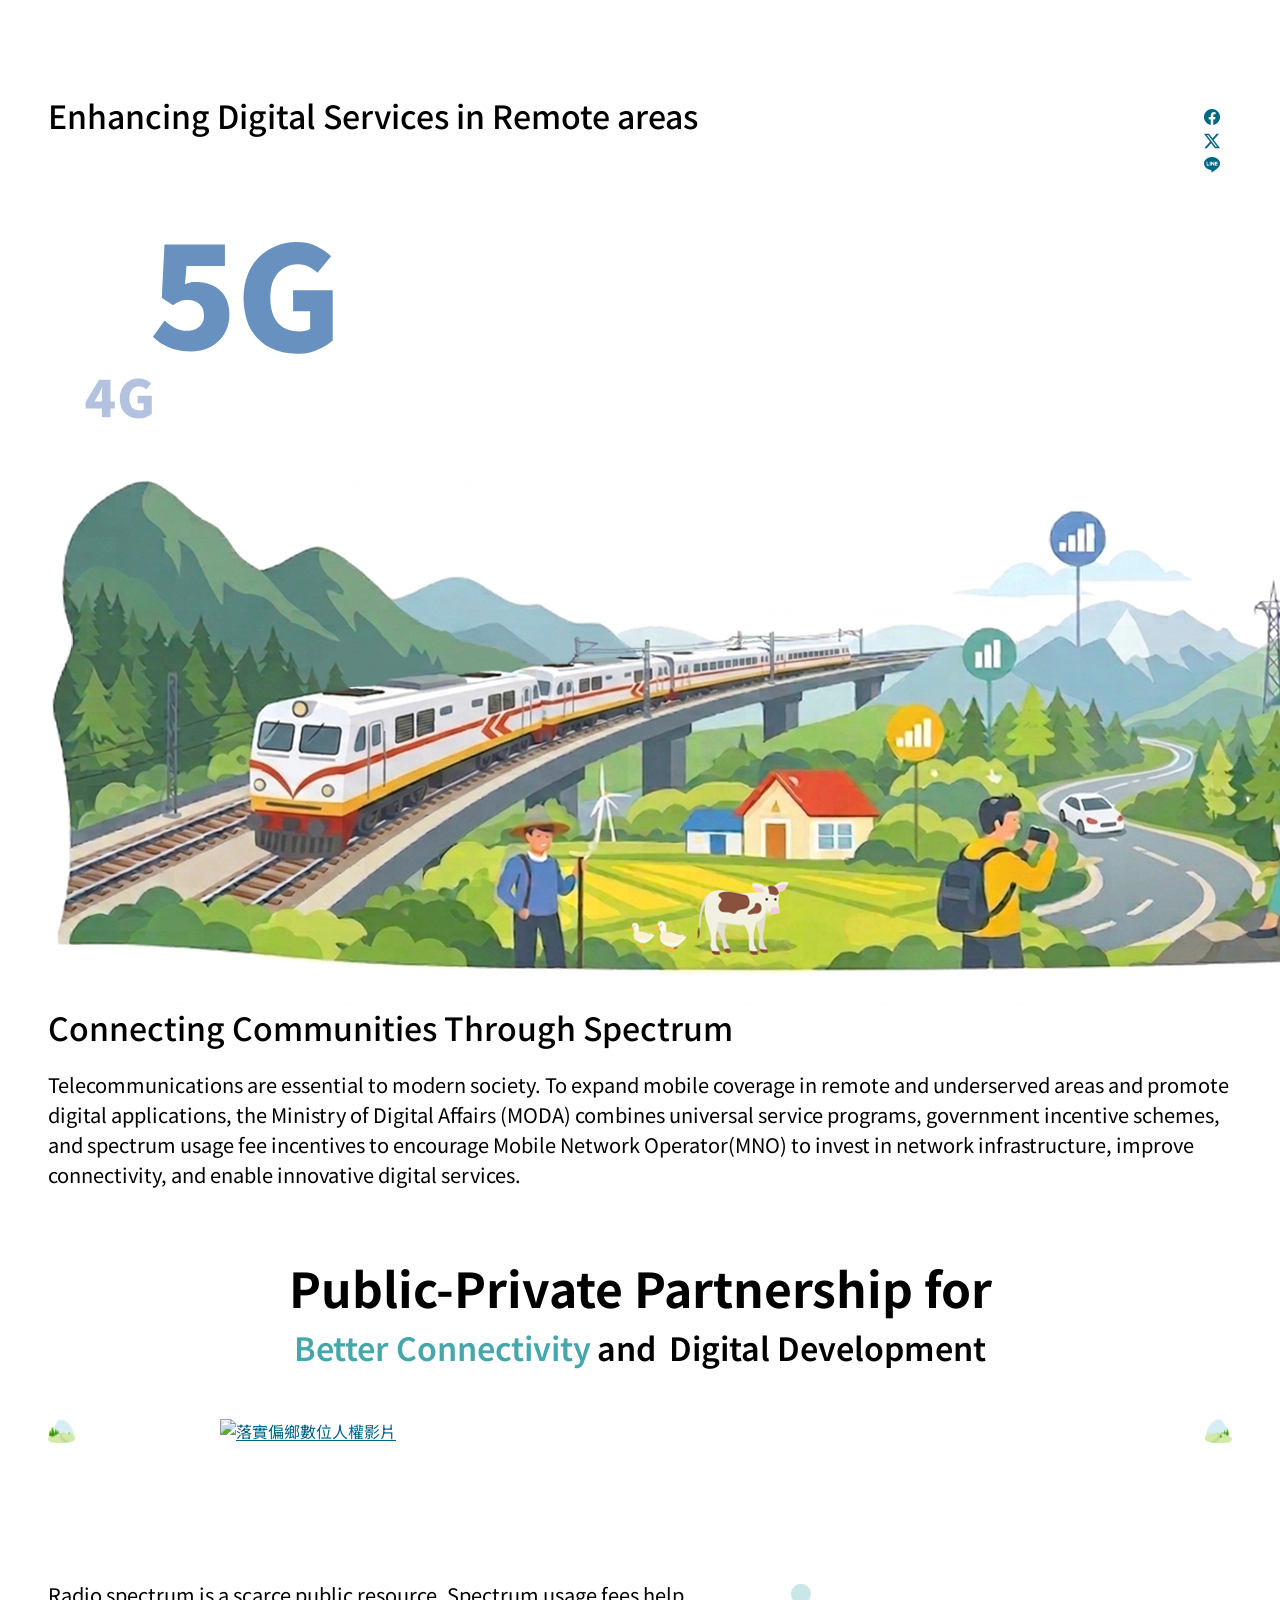
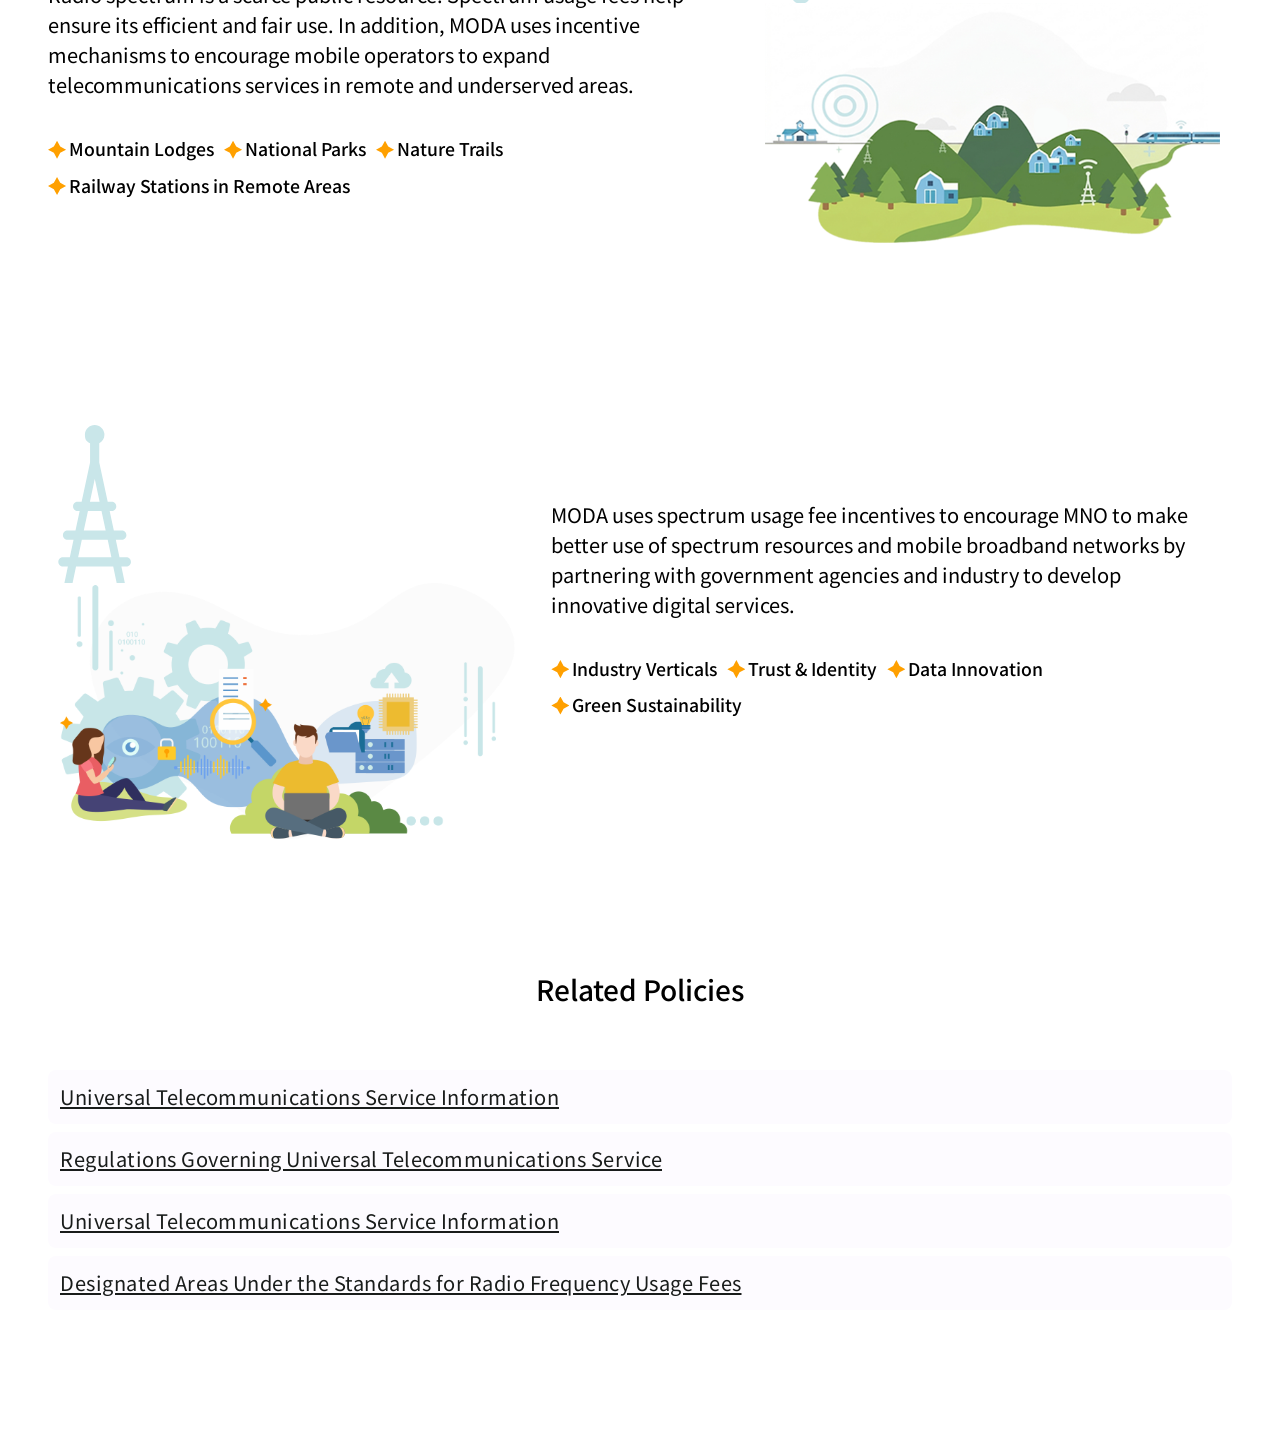
==== index-en.html @ cdad6a10 "init upload init upload" ====
<!DOCTYPE html>
<html lang="en" class="webSitelanguage light">
<head>
    <meta http-equiv="Content-Type" content="text/html; charset=utf-8" />
    <!-- <meta name="viewport" content="width=device-width,initial-scale = 1" /> -->
	<meta name="viewport" content="width=device-width, initial-scale=1.0, user-scalable=no, minimum-scale=1.0, maximum-scale=1.0" />
    <meta name="format-detection" content="telephone=no">    
    <title>強化偏鄉數位服務｜重點政策｜moda — 數位發展部 Ministry of Digital Affairs</title>
    <meta property="og:title" content="強化偏鄉數位服務｜重點政策｜moda — 數位發展部 Ministry of Digital Affairs" />
    <meta name="description" content="" />
    <meta property="og:image" content="https://moda.gov.tw/copyright/MODA/i0lwyglx.hab.svg" />
    <meta property="og:image:type" content="">
    <meta property="og:image:width" content="1200">
    <meta property="og:image:height" content="628">
    <meta property="og:description" content="" />
    <meta name="keywords" content="" />
    <meta name="description" content="" />
    <!-- favicon -->
        <link rel="shortcut icon" type="image/png" href="https://moda.gov.tw//assets/img/favicon.ico">
        <link rel="apple-touch-icon" sizes="192x192" href="https://moda.gov.tw//assets/img/touch-icon.png">
    <!-- (google font)connect to domain of font files -->
        <link rel="preconnect" href="https://fonts.gstatic.com" crossorigin>
    <!-- (google font)optionally increase loading priority -->
        <link rel="preload" as="style" href="https://fonts.googleapis.com/css2?family=Noto+Sans+TC:wght@300;400;500;700&display=swap">

    <!-- 套件css -->
        <link rel="stylesheet" href="vendor/css/allVendor.min.css" media="all" />
    <!-- 主要css -->
        <link rel="stylesheet" href="https://moda.gov.tw/assets/css/layout.css" media="all" />

    <!-- (google font)async CSS -->
        <link rel="stylesheet" media="print" onload="this.onload=null;this.removeAttribute('media');" href="https://fonts.googleapis.com/css2?family=Noto+Sans+TC:wght@300;400;500;700&display=swap">
    <!-- (google font)no-JS fallback -->
    <noscript>
        <link rel="stylesheet" href="https://fonts.googleapis.com/css2?family=Noto+Sans+TC:wght@300;400;500;700&display=swap">
    </noscript>
    <!-- Global site tag (gtag.js) - Google Analytics -->
    <script async src="https://www.googletagmanager.com/gtag/js?id=G-7THDT5WE9H"></script>
    <script>
        window.dataLayer = window.dataLayer || [];
        function gtag(){dataLayer.push(arguments);}
        gtag('js', new Date());
        gtag('config', 'G-7THDT5WE9H');
    </script>
    <!-- Google Tag Manager -->
    <script>
        (function(w,d,s,l,i){w[l]=w[l]||[];w[l].push({'gtm.start':
        new Date().getTime(),event:'gtm.js'});
        var f=d.getElementsByTagName(s)[0],
        j=d.createElement(s),dl=l!='dataLayer'?'&l='+l:'';
        j.async=true;j.src='https://www.googletagmanager.com/gtm.js?id='+i+dl;f.parentNode.insertBefore(j,f);
        })(window,document,'script','dataLayer','GTM-TL7LVZ6R');
    </script>
    <!-- End Google Tag Manager -->
</head>
<body class="d-flex flex-column min-vh-100 ">
    <!-- main -->
    <main class="main pt-5">

        <!-- 簡介 -->
        <section class="deptIntro" role="contentinfo" aria-label="強化偏鄉數位服務">
            <div class="wrap4 mx-auto px-3 px-md-4 px-lg-5 py-4 py-md-5">
                <!-- 內容主標 -->
                <div class="row">
                    <div class="col">
                        <h2 class="title2 mb-0">
                            <span class="ci-dept1 lazy lz-entered lz-loaded" data-bg="img/00-titleicon.svg" data-ll-status="loaded" style="background-image: url(img/00-titleicon.svg);"></span>
                            <span class="titleTxt">Enhancing Digital Services in Remote areas</span></h2>
                    </div>
                    <div class="col-auto text-end d-flex pt-2">
                        <ul class="shareBar list-unstyled list-inline mb-0">
                            <!-- 分享 -->
                            <li class="list-inline-item">
                                <a href="javascript:;" role="button" title="社群分享"><i class="ci ci-share"></i><span class="visually-hidden">社群分享</span></a>
                                <ul class="shareBarMenu list-unstyled">
                                    <li><a class="fbShareBtn fbShareJs" href="javascript:;" title="分享至 facebook（另開新視窗）"><i class="bi bi-facebook"></i><span class="visually-hidden">Facebook</span></a></li>
                                    <li><a class="ttShareBtn ttShareJs" href="javascript:;" title="分享到 twitter（另開新視窗）"><i class="bi bi-twitter"></i><span class="visually-hidden">Twitter</span></a></li>
                                    <li><a class="lineShareBtn lineShareJs" href="javascript:;" title="分享到 line（另開新視窗）"><i class="bi bi-line"></i><span class="visually-hidden">LINE</span></a></li>
                                </ul>
                            </li>
                            <li class="list-inline-item d-none d-md-inline-block">
                                <a class="printBtn printJs" role="button" href="javascript:;" title="列印頁面內容"><i class="ci ci-print"></i><span class="visually-hidden">列印</span></a>
                            </li>
                        </ul>
                    </div>
                </div>
                
            </div>
        </section>

        <!-- deptWork -->
        <!--擴充圖文-->
        <link href="https://www-api.moda.gov.tw/File/Get/moda/zh-tw/qOv7ldR2iU1vLcg" media="all" rel="stylesheet">
        <link href="https://www-api.moda.gov.tw/File/Get/moda/zh-tw/zwdoTjwlLPmi0V1" media="all" rel="stylesheet">
        <section class="event1Part">
            <div class="wrap4 mx-auto px-3 px-md-4 px-lg-5 pb-4 pb-md-5 mt-minus-4 mt-md-minus-5">
                <div class="summary2 wrap2">
                    <!-- 主視覺 -->        
                    <div class="">                  
                        <div class="moda1331-topbanner">
                            <div class="moda1331-guide moda1331-2026 icon5G">
                                <svg viewBox="0 0 216 82" class="">
                                    <g class="moda1331-wave moda1331-group1">
                                        <path d="M43,40.9c0-2.5,1-4.9,2.7-6.7,1-1,2.5-1,3.5,0,1,1,1,2.5,0,3.5-.8.9-1.3,2-1.3,3.3s.5,2.4,1.3,3.3c1,1,.9,2.6,0,3.5-1,1-2.6.9-3.5,0-1.7-1.8-2.7-4.2-2.7-6.7Z"/>
                                        <path d="M172.7,40.9c0-2.5-1-4.9-2.7-6.7-1-1-2.5-1-3.5,0-1,1-1,2.5,0,3.5.8.9,1.3,2,1.3,3.3s-.5,2.4-1.3,3.3c-1,1-.9,2.6,0,3.5,1,1,2.6.9,3.5,0,1.7-1.8,2.7-4.2,2.7-6.7Z"/>
                                    </g>
                                    <g class="moda1331-wave moda1331-group2">
                                        <path d="M30.5,51.9c-4.7-6.1-4.7-15.9,0-22,.8-1.1,2.4-1.3,3.5-.5,1.1.8,1.3,2.4.5,3.5-3.3,4.4-3.3,11.6,0,16,.8,1.1.6,2.7-.5,3.5-1.1.8-2.7.6-3.5-.5Z"/>
                                        <path d="M185.2,51.9c4.7-6.1,4.7-15.9,0-22-.8-1.1-2.4-1.3-3.5-.5-1.1.8-1.3,2.4-.5,3.5,3.3,4.4,3.3,11.6,0,16-.8,1.1-.6,2.7.5,3.5,1.1.8,2.7.6,3.5-.5Z"/>
                                    </g>
                                    <g class="moda1331-wave moda1331-group3">
                                        <path d="M10,40.9c0-5.6,1.4-11.4,4.4-15.9.8-1.1,2.3-1.5,3.5-.7,1.1.8,1.5,2.3.7,3.5-2.3,3.5-3.6,8.3-3.6,13.1,0,4.9,1.2,9.6,3.6,13.1.8,1.1.5,2.7-.7,3.5-1.1.8-2.7.5-3.5-.7-3-4.5-4.4-10.3-4.4-15.9Z"/>
                                        <path d="M205.7,40.9c0-5.6-1.4-11.4-4.4-15.9-.8-1.1-2.3-1.5-3.5-.7-1.1.8-1.5,2.3-.7,3.5,2.3,3.5,3.6,8.3,3.6,13.1s-1.2,9.6-3.6,13.1c-.8,1.1-.5,2.7.7,3.5,1.1.8,2.7.5,3.5-.7,3-4.5,4.4-10.3,4.4-15.9Z"/>
                                    </g>
                                    <g class="moda1331-text">
                                        <path d="M97.8,39.9c-1.7-2.7-3.9-4.6-6.7-5.9-2.8-1.3-5.9-1.9-9.3-1.9s-2.2.1-3.1.3c-1,.2-2,.5-3,.9l.9-10.1h21.2v-11.9h-33.4l-1.5,29.5,6.2,4.1c1.8-1.1,3.2-1.9,4.2-2.3,1.1-.4,2.5-.6,4.2-.6,2.6,0,4.6.7,6.2,2.2,1.7,1.4,2.5,3.5,2.5,6.3s-.4,3.4-1.2,4.7c-.7,1.2-1.8,2.2-3.2,2.8s-3,1-5,1-3.1-.2-4.6-.7c-1.4-.5-2.8-1.2-4.1-2.1-1.3-.9-2.5-1.8-3.6-2.9l-6.5,9c1.6,1.5,3.4,3,5.4,4.2,2,1.2,4.3,2.2,6.9,2.9,2.6.7,5.4,1.1,8.6,1.1s7.4-.8,10.6-2.4c3.3-1.6,5.9-3.9,7.8-7,2-3.1,3-6.8,3-11s-.9-7.5-2.6-10.2Z"/>
                                        <path d="M135.5,36.6v11.7h9.4v9.6c-.6.5-1.5.9-2.5,1.1-1,.3-2.1.4-3.1.4-3.7,0-6.7-.7-9.2-2.2-2.4-1.5-4.2-3.6-5.4-6.4-1.2-2.8-1.8-6.2-1.8-10.2s.6-7.2,1.9-9.9c1.3-2.8,3.1-4.9,5.4-6.3,2.3-1.5,4.9-2.2,7.8-2.2s4.6.5,6.2,1.4c1.7.9,3.3,1.9,4.8,3.3l7.5-9.1c-2-2-4.6-3.8-7.8-5.4-3.1-1.6-6.9-2.4-11.3-2.4s-7.8.7-11.3,2.1c-3.5,1.4-6.6,3.4-9.4,6.1-2.7,2.7-4.8,5.9-6.3,9.8-1.5,3.8-2.3,8.2-2.3,13.2s1.3,12.3,3.9,16.9c2.7,4.5,6.2,7.9,10.6,10.2,4.5,2.3,9.5,3.4,15,3.4s8-.7,11.4-2.2c3.5-1.4,6.3-3.1,8.4-5.1v-27.8h-22.2Z"/>
                                    </g>
                                </svg>
                            </div>
                            <div class="moda1331-guide moda1331-2026 icon4G">
                                <svg viewBox="0 0 219 82" class="">
                                    <g class="moda1331-wave moda1331-group1">
                                        <path d="M43,40.9c0-2.5,1-4.9,2.7-6.7,1-1,2.5-1,3.5,0,1,1,1,2.5,0,3.5-.8.9-1.3,2-1.3,3.3s.5,2.4,1.3,3.3c1,1,.9,2.6,0,3.5-1,1-2.6.9-3.5,0-1.7-1.8-2.7-4.2-2.7-6.7Z"/>
                                        <path d="M175.2,40.9c0-2.5-1-4.9-2.7-6.7-1-1-2.5-1-3.5,0-1,1-1,2.5,0,3.5.8.9,1.3,2,1.3,3.3s-.5,2.4-1.3,3.3c-1,1-.9,2.6,0,3.5,1,1,2.6.9,3.5,0,1.7-1.8,2.7-4.2,2.7-6.7Z"/>
                                    </g>
                                    <g class="moda1331-wave moda1331-group2">
                                        <path d="M30.5,51.9c-4.7-6.1-4.7-15.9,0-22,.8-1.1,2.4-1.3,3.5-.5,1.1.8,1.3,2.4.5,3.5-3.3,4.4-3.3,11.6,0,16,.8,1.1.6,2.7-.5,3.5-1.1.8-2.7.6-3.5-.5Z"/>
                                        <path d="M187.7,51.9c4.7-6.1,4.7-15.9,0-22-.8-1.1-2.4-1.3-3.5-.5-1.1.8-1.3,2.4-.5,3.5,3.3,4.4,3.3,11.6,0,16-.8,1.1-.6,2.7.5,3.5,1.1.8,2.7.6,3.5-.5Z"/>
                                    </g>
                                    <g class="moda1331-wave moda1331-group3">
                                        <path d="M10,40.9c0-5.6,1.4-11.4,4.4-15.9.8-1.1,2.3-1.5,3.5-.7,1.1.8,1.5,2.3.7,3.5-2.3,3.5-3.6,8.3-3.6,13.1,0,4.9,1.2,9.6,3.6,13.1.8,1.1.5,2.7-.7,3.5-1.1.8-2.7.5-3.5-.7-3-4.5-4.4-10.3-4.4-15.9Z"/>
                                        <path d="M208.2,40.9c0-5.6-1.4-11.4-4.4-15.9-.8-1.1-2.3-1.5-3.5-.7-1.1.8-1.5,2.3-.7,3.5,2.3,3.5,3.6,8.3,3.6,13.1s-1.2,9.6-3.6,13.1c-.8,1.1-.5,2.7.7,3.5,1.1.8,2.7.5,3.5-.7,3-4.5,4.4-10.3,4.4-15.9Z"/>
                                    </g>
                                    <g class="moda1331-text">
                                        <path d="M102.9,45.5h-6.6V11.8h-17.6l-20.7,34.6v9.9h25v13.5h13.3v-13.5h6.6v-10.9ZM71.6,45.5l6.8-11.7c.9-1.7,1.7-3.4,2.5-5,.8-1.7,1.6-3.4,2.3-5h.3c0,1.9-.2,4.1-.3,6.6-.1,2.6-.2,4.8-.2,6.6v8.5h-11.4Z"/>
                                        <path d="M138.1,36.6v11.7h9.4v9.6c-.6.5-1.5.9-2.5,1.1-1,.3-2.1.4-3.1.4-3.7,0-6.7-.7-9.2-2.2-2.4-1.5-4.2-3.6-5.4-6.4-1.2-2.8-1.8-6.2-1.8-10.2s.6-7.2,1.9-9.9c1.3-2.8,3.1-4.9,5.4-6.3,2.3-1.5,4.9-2.2,7.8-2.2s4.6.5,6.2,1.4c1.7.9,3.3,1.9,4.8,3.3l7.5-9.1c-2-2-4.6-3.8-7.8-5.4-3.1-1.6-6.9-2.4-11.3-2.4s-7.8.7-11.3,2.1c-3.5,1.4-6.6,3.4-9.4,6.1-2.7,2.7-4.8,5.9-6.3,9.8-1.5,3.8-2.3,8.2-2.3,13.2s1.3,12.3,3.9,16.9c2.7,4.5,6.2,7.9,10.6,10.2,4.5,2.3,9.5,3.4,15,3.4s8-.7,11.4-2.2c3.5-1.4,6.3-3.1,8.4-5.1v-27.8h-22.2Z"/>
                                    </g>
                                </svg>
                            </div>
                            <img alt="" src="img/01-bannerbg-2026.png" loading="lazy" />
                        </div>            
                        <p class="h2 moda1331-color-primary mb-4">Connecting Communities Through Spectrum</p>
                        <p class="moda1331-font-n lh-base">Telecommunications are essential to modern society. To expand mobile coverage in remote and underserved areas and promote digital applications, the Ministry of Digital Affairs (MODA) combines universal service programs, government incentive schemes, and spectrum usage fee incentives to encourage Mobile Network Operator(MNO) to invest in network infrastructure, improve connectivity, and enable innovative digital services.</p>
                    </div>
                    <!-- slogan -->
                    <P class="w-100 text-center moda1331-2026-slogan">
                        <span class="slogan-h1 d-block">Public-Private Partnership for </span>
                        <span class="moda1331-color-primary-g">Better Connectivity</span><span>and</span>
                        <span class="moda1331-color-primary">Digital Development</span>
                    </P>
                    <!-- videoBox -->
                    <div class="videoBox1 moda1331-videoBox position-relative">
                        <img class="videoBox-BGL" alt="" src="img/02-videobg-2026-01.png" loading="lazy"/>
                        <div class="pic position-relative">
                            <a href="https://drive.google.com/file/d/122crcrAx_509pESA8zlzFr8o9b9B5Wnq/view?usp=sharing" rel="noreferrer noopener" target="_blank" title="落實偏鄉數位人權影片（另開新視窗）">
                                <img alt="落實偏鄉數位人權影片" class="w-100" loading="lazy" src="https://moda.gov.tw/copyright/MODA/jphe0itw.y12.jpg" />
                                <div class="play" style="background-image: url(https://moda.gov.tw/copyright/MODA/xefnpay5.vdi.svg);"></div>
                            </a>
                        </div>
                        <img class="videoBox-BGR" alt="" src="img/02-videobg-2026-02.png" loading="lazy"/>
                    </div>
                    <!-- info -->
                    <div class="moda1331-2026-info row">
                        <div class="col-lg-7">
                            <p class="moda1331-font-n pt-lg-0 lh-base">Radio spectrum is a scarce public resource. Spectrum usage fees help ensure its efficient and fair use. In addition, MODA uses incentive mechanisms to encourage mobile operators to expand telecommunications services in remote and underserved areas.</p>
                            <ul class="moda1331-starlist">                                          
                                <li>Mountain Lodges</li>
                                <li>National Parks</li>
                                <li>Nature Trails</li>
                                <li>Railway Stations in Remote Areas</li>
                            </ul>
                        </div>
                        <div class="col-lg-5">
                            <div class="moda1331-topbanner m-0"> 
                                <div class="moda1331-guide moda1331-2026 iconwifi">
                                    <svg viewBox="0 0 134 120">
                                        <path class="moda1331-wave moda1331-group1" d="M67,63c-10,0-19.7,3.6-26.9,10-4,3.6-4.1,9.4-.2,13.1,3.8,3.7,10.2,3.8,14.1.2,3.4-3.1,8.1-4.8,13.1-4.8s9.7,1.8,13.1,4.8c4,3.6,10.3,3.5,14.1-.2,3.8-3.7,3.7-9.6-.2-13.1-7.2-6.5-16.9-10-26.9-10Z"/>
                                        <path class="moda1331-wave moda1331-group2" d="M110.1,45.2c-24.1-17.6-62.2-17.6-86.3,0-4.3,3.1-5.1,9-1.9,13.1,3.3,4.1,9.4,4.9,13.7,1.8,17-12.4,45.5-12.4,62.5,0,4.3,3.1,10.4,2.3,13.7-1.8,3.3-4.1,2.4-10-1.9-13.1Z"/>
                                        <path class="moda1331-wave moda1331-group3" d="M67,0C44.8,0,22.1,5.4,4.4,16.7-.1,19.6-1.4,25.4,1.7,29.8c3,4.3,9.1,5.5,13.7,2.6,13.8-8.8,32.5-13.5,51.7-13.5,19.2,0,37.8,4.7,51.7,13.5,4.5,2.9,10.6,1.7,13.7-2.6,3-4.3,1.8-10.2-2.7-13.1C111.9,5.4,89.2,0,67,0Z"/>
                                        <circle class="moda1331-2026 iconwifi" cx="67" cy="106" r="14"/>
                                    </svg>
                                </div>                             
                                <img alt="" src="img/03-infoimg-2026.png"/>
                            </div>
                        </div>
                    </div>
                    <!-- info -->
                    <div class="moda1331-2026-info flex-lg-row-reverse row pt-0">
                        <div class="col-lg-7">
                            <p class="moda1331-font-n  pt-lg-0 lh-base">MODA uses spectrum usage fee incentives to encourage MNO to make better use of spectrum resources and mobile broadband networks by partnering with government agencies and industry to develop innovative digital services.</p>
                            <ul class="moda1331-starlist">                                          
                                <li>Industry Verticals</li>
                                <li>Trust & Identity</li>
                                <li>Data Innovation</li>
                                <li>Green Sustainability</li>
                            </ul>
                        </div>
                        <div class="col-lg-5">
                            <div class="moda1331-topbanner m-0">
                                <div class="moda1331-guide moda1331-2026 iconwifi iconwifi02">
                                    <svg viewBox="0 0 134 320">
                                        <path class="moda1331-wave moda1331-group1" d="M67,63c-10,0-19.7,3.6-26.9,10-4,3.6-4.1,9.4-.2,13.1,3.8,3.7,10.2,3.8,14.1.2,3.4-3.1,8.1-4.8,13.1-4.8s9.7,1.8,13.1,4.8c4,3.6,10.3,3.5,14.1-.2,3.8-3.7,3.7-9.6-.2-13.1-7.2-6.5-16.9-10-26.9-10Z"/>
                                        <path class="moda1331-wave moda1331-group2" d="M110.1,45.2c-24.1-17.6-62.2-17.6-86.3,0-4.3,3.1-5.1,9-1.9,13.1,3.3,4.1,9.4,4.9,13.7,1.8,17-12.4,45.5-12.4,62.5,0,4.3,3.1,10.4,2.3,13.7-1.8,3.3-4.1,2.4-10-1.9-13.1Z"/>
                                        <path class="moda1331-wave moda1331-group3" d="M67,0C44.8,0,22.1,5.4,4.4,16.7-.1,19.6-1.4,25.4,1.7,29.8c3,4.3,9.1,5.5,13.7,2.6,13.8-8.8,32.5-13.5,51.7-13.5,19.2,0,37.8,4.7,51.7,13.5,4.5,2.9,10.6,1.7,13.7-2.6,3-4.3,1.8-10.2-2.7-13.1C111.9,5.4,89.2,0,67,0Z"/>
                                        <path class="moda1331-2026 iconwifi" d="M112.3,282.9h-9.8l-5.3-25.1h8.5c3.7,0,6.7-3,6.7-6.6s-3-6.6-6.7-6.6h-11.3l-6-28.1h2.8c3.7,0,6.7-3,6.7-6.6s-3-6.6-6.7-6.6h-5.6l-12.1-56.2v-27.6c4.4-2.4,7.4-7,7.4-12.4,0-7.7-6.3-14-14-14s-14,6.3-14,14,3,10,7.4,12.4v27.6l-12.1,56.2h-5.6c-3.7,0-6.7,3-6.7,6.6s3,6.6,6.7,6.6h2.8l-6,28.1h-11.3c-3.7,0-6.7,3-6.7,6.6s3,6.6,6.7,6.6h8.5l-5.3,25.1h-9.8c-3.7,0-6.7,3-6.7,6.6s3,6.6,6.7,6.6h7l-5,23.8h11.7l5-23.8h53.3l5,23.8h11.7l-5-23.8h7c3.7,0,6.7-3,6.7-6.6s-3-6.6-6.7-6.6ZM67,170.4l7,32.8h-13.9l7-32.8ZM57.2,216.5h19.5l6,28.1h-31.4l6-28.1ZM43.2,282.9l5.3-25.1h37.1l5.3,25.1h-47.7Z"/>
                                    </svg>
                                </div>
                                <img alt="" src="img/04-infoimg-2026.png"/>
                            </div>
                        </div>
                    </div>
                    <!-- link -->
                    <h3 class="title3 position-relative text-center py-3 mb-4 mb-md-5">Related Policies</h3>
                    <div class="moda1331-linkbtn accordion">
                        <div class="accordion-item d-block">                          
                            <a href="https://moda.gov.tw/digital-affairs/communications-cyber-resilience/broadband-to-every-village/812" target="_blank" class="accordion-button collapsed" title="Universal Telecommunications Service Information(open in new window)">
                                <p class="mb-0 moda1331-font-n lh-base">Universal Telecommunications Service Information</p>
                            </a>      
                        </div>
                        <div class="accordion-item d-block">                          
                            <a href="https://law.moda.gov.tw/LawContent.aspx?id=FL094170&kw=%e9%9b%bb%e4%bf%a1%e6%99%ae%e5%8f%8a" target="_blank" class="accordion-button collapsed" title="Regulations Governing Universal Telecommunications Service(open in new window)">
                                <p class="mb-0 moda1331-font-n lh-base">Regulations Governing Universal Telecommunications Service</p>
                            </a>      
                        </div>
                        <div class="accordion-item d-block">                          
                            <a href="https://law.moda.gov.tw/LawContent.aspx?id=FL094761&kw=%E9%A0%BB%E7%8E%87%E4%BD%BF%E7%94%A8%E8%B2%BB%E6%94%B6%E8%B2%BB%E6%A8%99%E6%BA%96" target="_blank" class="accordion-button collapsed" title="Universal Telecommunications Service Information(open in new window)">
                                <p class="mb-0 moda1331-font-n lh-base">Universal Telecommunications Service Information</p>
                            </a>      
                        </div>
                        <div class="accordion-item d-block">                          
                            <a href="https://moda.gov.tw/press/bulletin/19532" target="_blank" class="accordion-button collapsed" title="Designated Areas Under the Standards for Radio Frequency Usage Fees(open in new window)">
                                <p class="mb-0 moda1331-font-n lh-base">Designated Areas Under the Standards for Radio Frequency Usage Fees</p>
                            </a>      
                        </div>
                    </div>
                </div>
            </div>
        </section>


    </main>
    <!-- 所有頁面共用的js -->
    <!-- plugin -->
    <script src="https://moda.gov.tw/js/apiurl.js"></script>
    <script src="https://moda.gov.tw/vendor/js/jquery-3.6.0.min.js"></script>
    <script src="https://moda.gov.tw/vendor/js/jquery-ui.min.js"></script>
    <script src="https://moda.gov.tw/vendor/js/bootstrap.bundle.min.js"></script>
    <script src="https://moda.gov.tw/vendor/js/bootstrap-submenu.js"></script>
    <script src="https://moda.gov.tw/vendor/js/swiper-bundle.min.js"></script>
    <script src="https://moda.gov.tw/vendor/js/lazyload.min.js"></script>
    <script src="https://moda.gov.tw/vendor/js/aos.js"></script>
    <script src="https://moda.gov.tw/vendor/js/jquery.magnific-popup.min.js"></script>
    <!-- main -->
    <script src="https://moda.gov.tw/assets/js/common.js"></script>
    <script src="https://moda.gov.tw/js/site.js"></script>
    <script>
        webSiteLange('zh-tw' ,'MODA'  );       
    </script>    
    <!-- <script>
        const countyDistJson = 'https://www-api.moda.gov.tw/File/Get/moda/zh-tw/Fy2byfpsfsUhzad';
        const twonJson = 'https://www-api.moda.gov.tw/File/Get/moda/zh-tw/nQAbOOu7R0QoqOh';
        const countyDivideJson = 'https://www-api.moda.gov.tw/File/Get/moda/zh-tw/9ya6cIUneXR10Zn';
        const allPointJson = 'https://www-api.moda.gov.tw/File/Get/moda/zh-tw/lrsxwQDX8t4nYEC';
        const ruralPointJson ='https://www-api.moda.gov.tw/File/Get/moda/zh-tw/YJzMKCTx7REPUbU';
        const map1markerIcon = 'https://moda.gov.tw/copyright/MODA/u0lihcov.w44.svg';
    </script> -->
    <script src="https://cdn.jsdelivr.net/npm/d3@5.6.0/dist/d3.min.js"></script>
    <script src="https://unpkg.com/topojson@3"></script>
    <link rel="stylesheet" href="css/style.css" media="all" />       
    <script>
        AOS.init({
            easing: 'ease-out-back',
            duration: 1000
        });	
    </script>  
</body>
</html>
---- css/style.css ----
/* 2026更新 */
#moda1331-deptWork,#moda1331-deptPlan,#moda1331-deptList{
	display: none !important;
}
[aria-label="查驗量測"],
[aria-label="數位應用"],
[aria-label="數位影音"],
[aria-label="創新應用 活動紀實"],
[aria-label="現場查驗 量測紀錄"],
[aria-label="數位服務 精選影音"]{
    display: none !important;
}
.moda1331-color-primary{
	color: var(--md-primary-1);
}
.moda1331-color-primary-g{
	color: #45a7aa;
}
.moda1331-font-n{
	font-size: 125%;
	line-height: 1.75;
	font-weight: 400;
}
@media (max-width: 576px) {
	.moda1331-font-n{
		font-size: 115%;
	}
}
/* banner */
.moda1331-guide.moda1331-2026.icon5G{
	width: 33%;
    left: 32%;
    top: 3%;
}
.moda1331-guide.moda1331-2026.icon4G{
	width: 12%;
    left: 80%;
    top: 14%;
}
@media (max-width: 768px) {
	.moda1331-guide.moda1331-2026.icon5G {
		width: 45%;
		left: 23%;
		top: -10%;
	}
	.moda1331-guide.moda1331-2026.icon4G{
		width: 18%;
		left: 76%;
		top: 8%;
	}
}
.moda1331-2026.icon5G{
	--iconcolor:#6991c0;
}
.moda1331-2026.icon4G{
	--iconcolor:#b2c2df;
}
.moda1331-2026 .moda1331-text,
.moda1331-2026 .moda1331-wave{
	fill: var(--iconcolor);
}
.moda1331-2026 .moda1331-wave {
	opacity: 0;
	animation: wifiPulse 1.6s infinite;
}

.icon5G .moda1331-group1 { animation-delay: .1s; }
.icon5G .moda1331-group2 { animation-delay: .3s; }
.icon5G .moda1331-group3 { animation-delay: .6s; }

.icon4G .moda1331-group1 { animation-delay: .3s; }
.icon4G .moda1331-group2 { animation-delay: .6s; }
.icon4G .moda1331-group3 { animation-delay: .9s; }

.moda1331-2026.iconwifi{
	fill: var(--iconcolor);
	--iconcolor:#C9E6E9;
}
.moda1331-2026.iconwifi{
	width: 20%;
    left: 51%;
    top: 16%;
}
.moda1331-2026.iconwifi02{
	width: 19.5%;
    left: 72%;
    top: 2%;
	--iconcolor:#BCE8EB;
}
.iconwifi .moda1331-group1 { animation-delay: .3s; }
.iconwifi .moda1331-group2 { animation-delay: .6s; }
.iconwifi .moda1331-group3 { animation-delay: .9s; }

@keyframes wifiPulse {
	0% {
		opacity: 0;
	}
	20% {
		opacity: 1;
	}
	40% {
		opacity: 0.8;
	}
	100% {
		opacity: 0;
	}
}
/* slogan */
.moda1331-2026-slogan{
	font-size: 200%;
	font-weight: 600;
	padding: 5vh 0;
	margin-bottom: 0;
}
.moda1331-2026-slogan>span{
	padding: 0 .25%;
}
@media (min-width: 992px) {
	.moda1331-2026-slogan .slogan-h1{
		font-weight: 700;
		font-size: 150%;
	}
}
@media (max-width: 991px) {
	.moda1331-2026-slogan{
		font-size: 180%;
	}
}
@media (max-width: 768px) {
	.moda1331-2026-slogan{
		font-size: 150%;
	}
}
@media (max-width: 576px) {	
	html[lang="en"] .moda1331-2026-slogan{
		font-size: 110%;
	}
	.moda1331-2026-slogan>span{
		display: block;
	}
}
/* videoBox */
.moda1331-videoBox{
	padding: 0 5%;
	margin-bottom: 30px;
}
.moda1331-videoBox .pic.position-relative{
	max-width: 840px;
	z-index: 2;
	margin: 0 auto;
}
.moda1331-videoBox [class*='videoBox-BG']{
	position: absolute;
	bottom: 0;
	z-index: 1;
	height: 90%;
	width: auto;
}
.moda1331-videoBox .videoBox-BGL{
	left: 0;
}
.moda1331-videoBox .videoBox-BGR{
	right: 0;
}
/* info */
.moda1331-2026-info{
	align-items: center;
	padding: 5vh 0 8vh;
}
.moda1331-2026-info img{
	max-width: 95%;
	height: auto;
	margin: 0 auto 5vh;
	display: block;
}
.moda1331-2026-info .moda1331-font-n{
	padding-top: 40px;
	padding-bottom: 20px;
}
.moda1331-starlist{
	width: 100%;
	list-style: none;
	display: flex;
	flex-wrap: wrap;
	padding: 0;
}
.moda1331-starlist li{
	display: flex;
	align-items: center;
	margin-right: 10px;
	margin-bottom: 10px;
	font-size: 110%;
	font-weight: 500;
}
.moda1331-starlist li::before {
	content: '';
    display: block;
    width: 18px;
    height: 18px;
    background-color: #FFA000;
    position: relative;
    z-index: 2;
    clip-path: path("M9.04 0L12.23 5.84L18.07 9.04L12.23 12.23L9.04 18.07L5.84 12.23L0 9.04L5.84 5.84L9.04 0Z");
	margin-right: 3px;
}
@media (min-width: 992px) {	

	.moda1331-2026-info .moda1331-font-n{
		padding-right: 20px;
	}
}
@media (max-width: 991px) {
	.moda1331-2026-info{
		padding-top: 3vh;
		padding-bottom: 5vh;
	}
	.moda1331-2026-info .moda1331-font-n{
		padding-top: 20px;
	}
	.moda1331-starlist{
		margin-bottom: 5vh;
	}
	/* .moda1331-starlist li{
		margin: 0 10px 20px;
	} */
}
@media (max-width: 576px) {

	.moda1331-starlist{
		flex-flow: column;
	}
}
/* 重要成效 */
.moda1331-effect{
	display: flex;
	justify-content: center;
	margin-bottom: 10vh;
}
.moda1331-effect .moda1331-effect-item{
	aspect-ratio: 5/4;
	max-width: 400px;
	display: flex;
	flex-flow: column;
	align-items: center;
	justify-content: center;
	width: 96%;
	background-color: #FBFBFB;
	margin: 0 2%;
	border-radius: 10px;
	box-shadow: 5px 5px 0 #ECECEC;
	transition: all .5s;
	border: 2px solid #FBFBFB;
	padding: 10px;
}
.moda1331-effect .moda1331-effect-item .h4{
	color: #5b5b5b;
	font-size: 180%;
	font-weight: 600;
	padding: 20px 0 0;
	margin-bottom: 0;
}
.moda1331-effect .moda1331-effect-item:hover{
	border: 2px solid #45a7aa;
	box-shadow: 5px 5px 0 #45a7aa;;
}
.moda1331-effect .moda1331-effect-item>img{
	width: 70%;
	max-width: 180px;
	height: auto;
	display: block;
	margin: 0 auto;
}
.moda1331-linkbtn{
	max-width: 1280px;
	margin: 0 auto 10vh;
}
.moda1331-linkbtn.accordion .accordion-item .accordion-button:after{
	display: none;
}
@media (max-width: 991px) {	

	.moda1331-effect .moda1331-effect-item .h4{
		font-weight: 500;
	}
}
@media (max-width: 768px) {	
	.moda1331-effect{
		flex-flow: column;
		margin-bottom: 5vh;
	}
	.moda1331-effect .moda1331-effect-item{
		aspect-ratio: 4/1;
		margin: 10px auto;
        flex-flow: row-reverse;
        padding: 5px 5%;
        justify-content: center;
		width: 100%;
		max-width: 480px;
	}
	.moda1331-effect .moda1331-effect-item .h4 {
		font-weight: 500;
		padding: 0 10px;
		margin: 0;
	}
	.moda1331-effect .moda1331-effect-item>img {
		width: 20%;
		margin: 0;
		margin-right: 20px;
	}
}


@media (max-width: 767.9px) {
	#eventMap3 .eventTable1 td:before {
        -webkit-flex: 0 0 5em;
        -ms-flex: 0 0 5em;
        flex: 0 0 5em;
    }
    .eventMap2 #eventMap2-stop tbody td.eventTable1-w1-7 {
        display: flex;
        width: 100%;
    }
}
@media (max-width: 576px) {
    .eventNav1.eventNav-2025 .nav-item {
        width: 33%;
        margin: 0 auto;
    }
	.eventNav-2025 .ci-eventIcon2{
        display: none;
    }
	.eventNav-2025 .nav-tabs .nav-item .nav-link, .eventNav-2025 .nav-tabs .nav-item .nav-link.active{
		padding: 0;
        text-align: center;
	}
}
@media (max-width: 441px) {
	
}
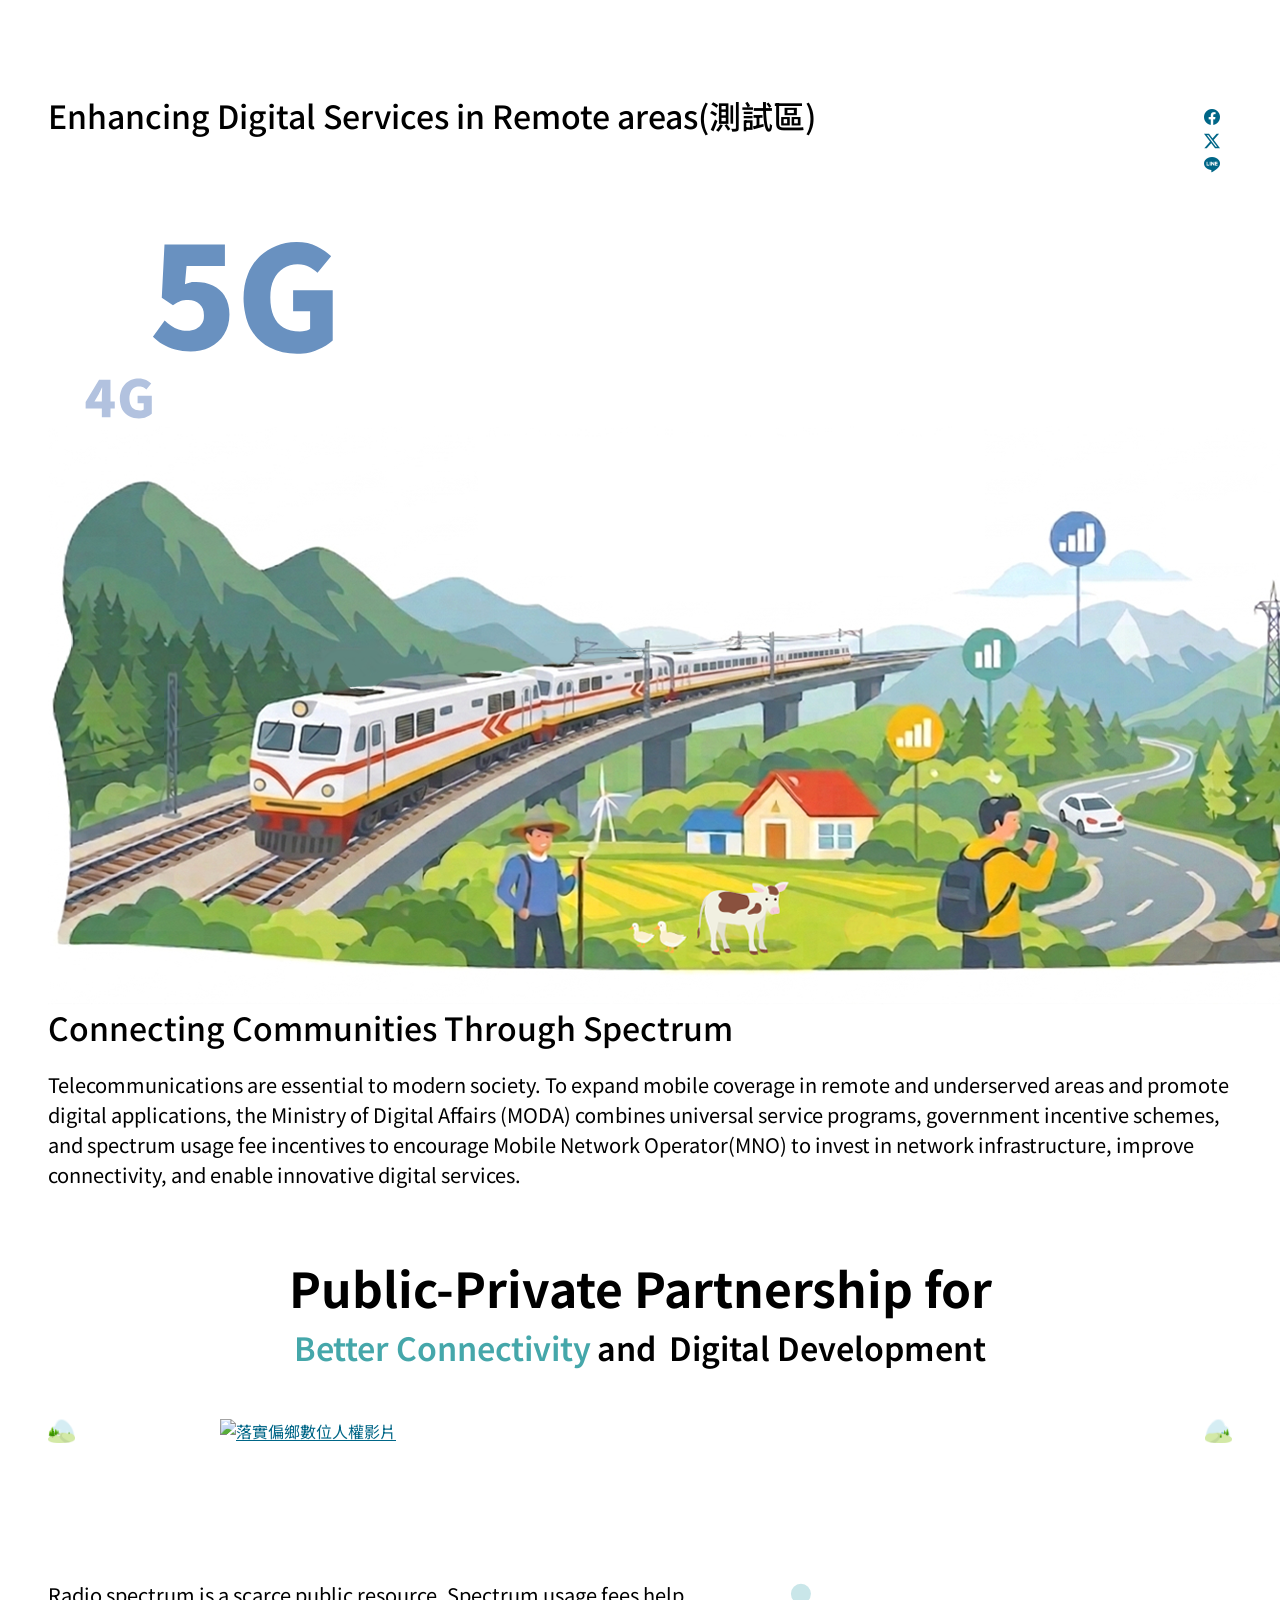
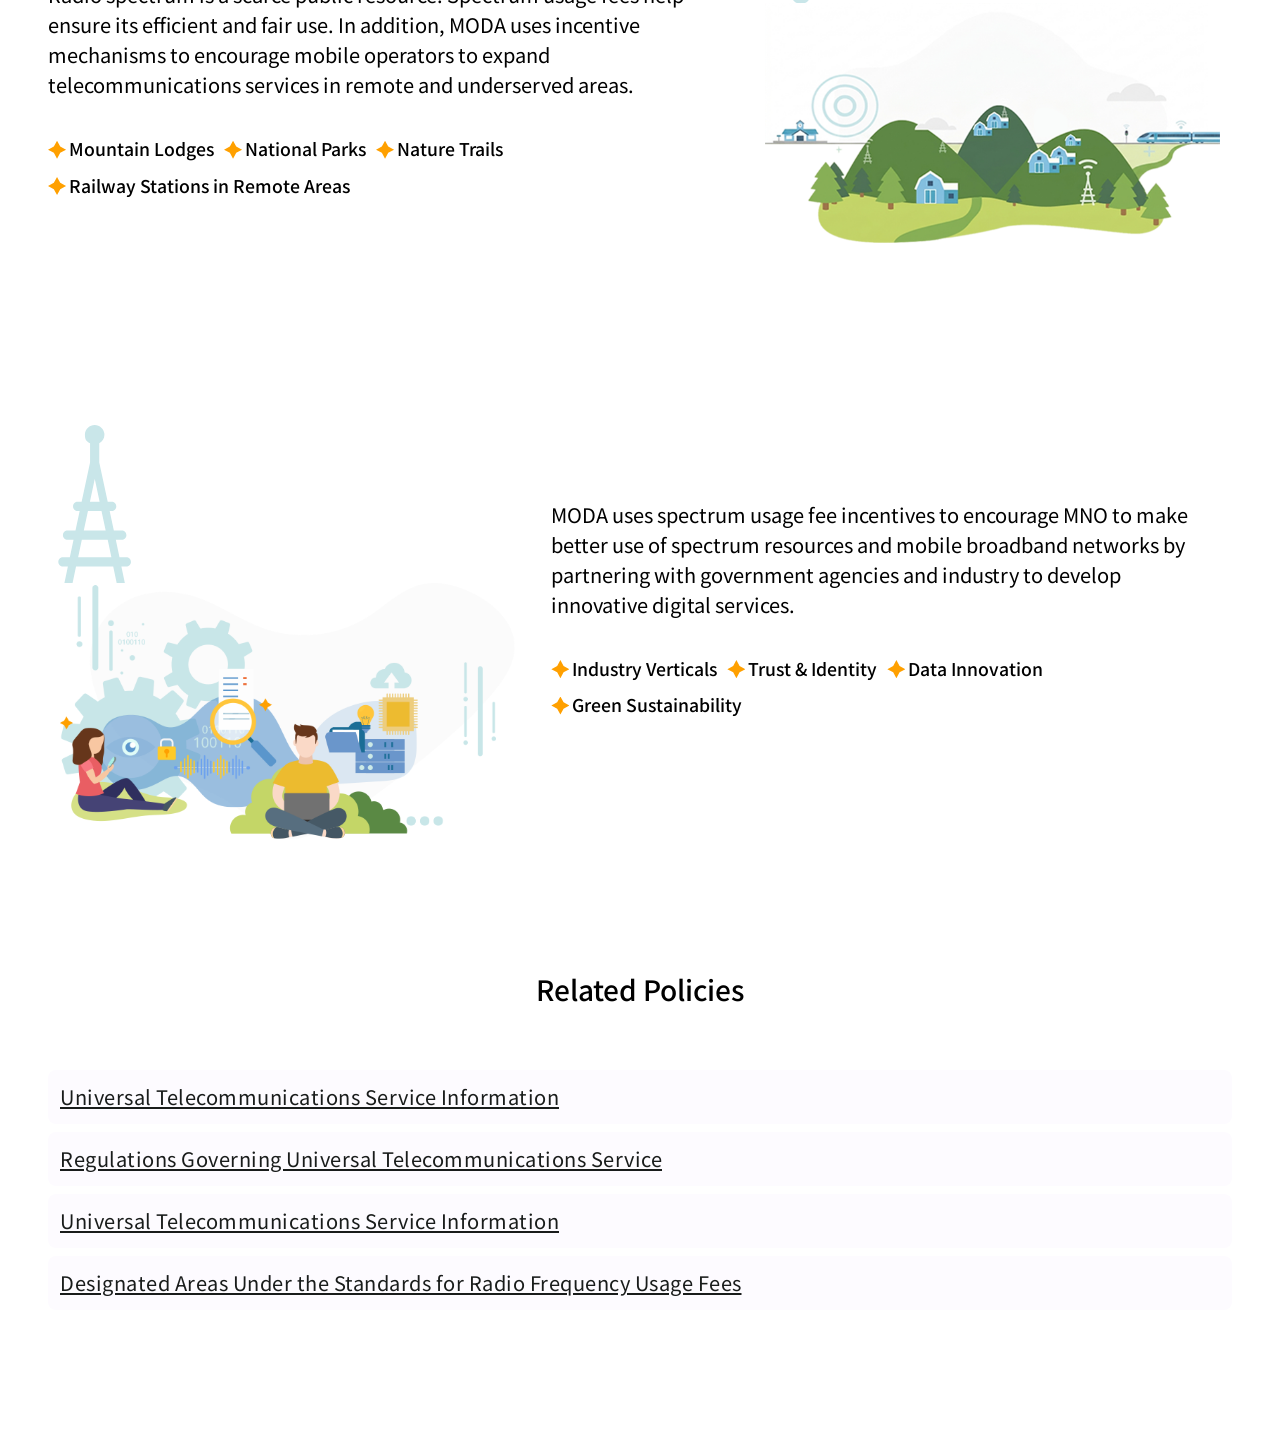
==== commit fa35601a: "標題名稱加上測試區 標題名稱加上測試區" ====
--- a/index-en.html
+++ b/index-en.html
@@ -5,8 +5,8 @@
     <!-- <meta name="viewport" content="width=device-width,initial-scale = 1" /> -->
 	<meta name="viewport" content="width=device-width, initial-scale=1.0, user-scalable=no, minimum-scale=1.0, maximum-scale=1.0" />
     <meta name="format-detection" content="telephone=no">    
-    <title>強化偏鄉數位服務｜重點政策｜moda — 數位發展部 Ministry of Digital Affairs</title>
-    <meta property="og:title" content="強化偏鄉數位服務｜重點政策｜moda — 數位發展部 Ministry of Digital Affairs" />
+    <title>強化偏鄉數位服務｜重點政策｜moda — 數位發展部 Ministry of Digital Affairs(測試區)</title>
+    <meta property="og:title" content="強化偏鄉數位服務｜重點政策｜moda — 數位發展部 Ministry of Digital Affairs(測試區)" />
     <meta name="description" content="" />
     <meta property="og:image" content="https://moda.gov.tw/copyright/MODA/i0lwyglx.hab.svg" />
     <meta property="og:image:type" content="">
@@ -65,7 +65,7 @@
                     <div class="col">
                         <h2 class="title2 mb-0">
                             <span class="ci-dept1 lazy lz-entered lz-loaded" data-bg="img/00-titleicon.svg" data-ll-status="loaded" style="background-image: url(img/00-titleicon.svg);"></span>
-                            <span class="titleTxt">Enhancing Digital Services in Remote areas</span></h2>
+                            <span class="titleTxt">Enhancing Digital Services in Remote areas(測試區)</span></h2>
                     </div>
                     <div class="col-auto text-end d-flex pt-2">
                         <ul class="shareBar list-unstyled list-inline mb-0">
